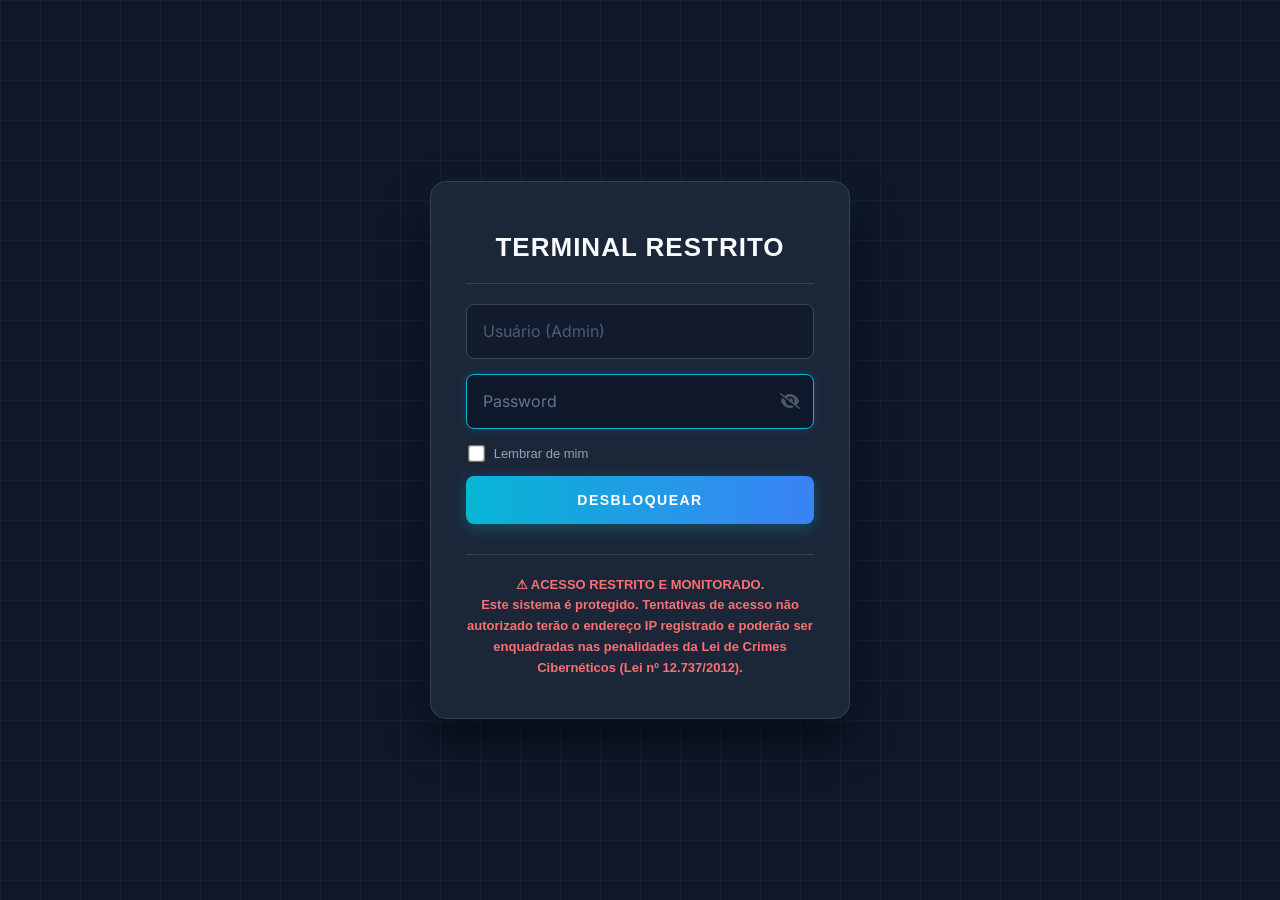
==== dashboard_secreto.html @ 1238f0ad "Add files via upload" ====
<!DOCTYPE html>
<html class="staticrypt-html">
    <head>
        <meta charset="utf-8" />
        <title>Terminal Restrito - Radar de Mercado</title>
        <meta name="viewport" content="width=device-width, initial-scale=1" />

        <!-- do not cache this page -->
        <meta http-equiv="cache-control" content="max-age=0" />
        <meta http-equiv="cache-control" content="no-cache" />
        <meta http-equiv="expires" content="0" />
        <meta http-equiv="expires" content="Tue, 01 Jan 1980 1:00:00 GMT" />
        <meta http-equiv="pragma" content="no-cache" />

        <link href="https://fonts.googleapis.com/css2?family=Inter:wght@300;400;500;600;700&family=JetBrains+Mono:wght@400&display=swap" rel="stylesheet">

        <style>
            /* --- CSS ESTRUTURAL BASE DO STATICRYPT --- */
            .staticrypt-hr {
                margin-top: 20px;
                margin-bottom: 20px;
                border: 0;
                border-top: 1px solid #eee;
            }

            .staticrypt-page {
                width: 360px;
                padding: 8% 0 0;
                margin: auto;
                box-sizing: border-box;
            }

            .staticrypt-form {
                position: relative;
                z-index: 1;
                background: #ffffff;
                max-width: 360px;
                margin: 0 auto 100px;
                padding: 45px;
                text-align: center;
                box-shadow: 0 0 20px 0 rgba(0, 0, 0, 0.2), 0 5px 5px 0 rgba(0, 0, 0, 0.24);
                box-sizing: border-box;
            }

            .staticrypt-form input[type="password"],
            .staticrypt-form input[type="text"] {
                background: transparent !important;
                border: 0;
                box-sizing: border-box;
                font-size: 14px;
                outline: 0;
                padding: 15px 40px 15px 15px;
                width: 100%;
            }

            .staticrypt-password-container {
                position: relative;
                outline: 0;
                background: #f2f2f2;
                width: 100%;
                border: 0;
                margin: 0 0 15px;
                box-sizing: border-box;
            }

            .staticrypt-toggle-password-visibility {
                cursor: pointer;
                height: 20px;
                opacity: 60%;
                padding: 13px;
                position: absolute;
                right: 0;
                top: 50%;
                transform: translateY(-50%);
                width: 20px;
                box-sizing: content-box;
                filter: invert(55%) sepia(12%) saturate(550%) hue-rotate(175deg) brightness(90%) contrast(85%);
            }

            .staticrypt-form .staticrypt-decrypt-button {
                text-transform: uppercase;
                outline: 0;
                background: #4CAF50;
                width: 100%;
                border: 0;
                padding: 15px;
                color: #ffffff;
                font-size: 14px;
                cursor: pointer;
                box-sizing: border-box;
            }

            .staticrypt-form .staticrypt-decrypt-button:hover,
            .staticrypt-form .staticrypt-decrypt-button:active,
            .staticrypt-form .staticrypt-decrypt-button:focus {
                background: #4CAF50;
                filter: brightness(92%);
            }

            .staticrypt-html {
                height: 100%;
            }

            .staticrypt-body {
                height: 100%;
                margin: 0;
            }

            .staticrypt-content {
                height: 100%;
                margin-bottom: 1em;
                background: #76B852;
                font-family: "Arial", sans-serif;
                -webkit-font-smoothing: antialiased;
                -moz-osx-font-smoothing: grayscale;
            }

            .staticrypt-instructions {
                margin-top: -1em;
                margin-bottom: 1em;
            }

            .staticrypt-title {
                font-size: 1.5em;
            }

            label.staticrypt-remember {
                display: flex;
                align-items: center;
                margin-bottom: 1em;
                cursor: pointer;
            }

            .staticrypt-remember input[type="checkbox"] {
                transform: scale(1.3);
                margin-right: 0.8em;
                cursor: pointer;
            }

            .hidden {
                display: none !important;
            }

            .staticrypt-spinner-container {
                height: 100%;
                display: flex;
                align-items: center;
                justify-content: center;
            }

            .staticrypt-spinner {
                display: inline-block;
                width: 2rem;
                height: 2rem;
                vertical-align: text-bottom;
                border: 0.25em solid gray;
                border-right-color: transparent;
                border-radius: 50%;
                -webkit-animation: spinner-border 0.75s linear infinite;
                animation: spinner-border 0.75s linear infinite;
            }

            @keyframes spinner-border {
                100% {
                    transform: rotate(360deg);
                }
            }

            @media screen and (-webkit-min-device-pixel-ratio: 0) {
                .staticrypt-form input[type="password"],
                .staticrypt-form input[type="text"] {
                    font-size: 16px;
                }
            }

            /* --- INÍCIO DO VISUAL FUTURISTA --- */
            @import url('https://fonts.googleapis.com/css2?family=Inter:wght@300;400;500;600;700&family=JetBrains+Mono:wght@400&display=swap');

            body.staticrypt-body {
                background-color: #0f172a !important;
                background-image: 
                    linear-gradient(rgba(30, 41, 59, 0.5) 1px, transparent 1px),
                    linear-gradient(90deg, rgba(30, 41, 59, 0.5) 1px, transparent 1px) !important;
                background-size: 40px 40px !important;
                font-family: 'Inter', sans-serif !important;
            }

            .staticrypt-content { 
                background: transparent !important; 
                display: flex !important;
                align-items: center !important;
                justify-content: center !important;
                height: 100vh !important;
                margin: 0 !important;
            }

            .staticrypt-page {
                width: 100% !important;
                max-width: 420px !important;
                padding: 0 !important;
            }

            .staticrypt-form { 
                background: rgba(30, 41, 59, 0.9) !important; 
                backdrop-filter: blur(10px) !important;
                border: 1px solid #334155 !important; 
                border-radius: 16px !important; 
                box-shadow: 0 20px 40px rgba(0,0,0,0.6), 0 0 20px rgba(6, 182, 212, 0.1) !important; 
                padding: 40px 35px !important;
                margin: 0 !important;
                max-width: 100% !important;
            }

            .staticrypt-title { 
                color: #f8fafc !important; 
                font-weight: 700 !important; 
                font-size: 26px !important;
                letter-spacing: 1px !important;
                margin-bottom: 5px !important;
            }

            .staticrypt-instructions p:empty {
                display: none !important;
            }

            .staticrypt-hr { 
                border-top: 1px solid #334155 !important; 
                margin: 20px 0 !important;
                position: relative;
            }

            /* Inputs (Senha e Usuário) */
            .staticrypt-password-container { 
                background: #0f172a !important; 
                border: 1px solid #475569 !important; 
                border-radius: 8px !important; 
                margin-bottom: 15px !important;
                transition: border-color 0.3s !important;
            }
            /* ESTA REGRA É A CHAVE PARA A CAIXA DE USUÁRIO */
            .staticrypt-password-container:first-of-type { 
                opacity: 0.7 !important; 
            }
            .staticrypt-password-container:focus-within {
                border-color: #06b6d4 !important;
                box-shadow: 0 0 10px rgba(6, 182, 212, 0.2) !important;
                opacity: 1 !important;
            }
            .staticrypt-form input[type="password"], 
            .staticrypt-form input[type="text"] { 
                color: #f8fafc !important; 
                padding: 16px 42px 16px 16px !important;
                font-family: 'JetBrains Mono', monospace !important;
                letter-spacing: 1px !important;
            }
            .staticrypt-form input::placeholder {
                color: #64748b !important;
                font-family: 'Inter', sans-serif !important;
                letter-spacing: 0 !important;
            }
            /* Corrige fundo branco do autopreenchimento do navegador */
            .staticrypt-form input:-webkit-autofill,
            .staticrypt-form input:-webkit-autofill:hover, 
            .staticrypt-form input:-webkit-autofill:focus {
                -webkit-text-fill-color: #f8fafc !important;
                -webkit-box-shadow: 0 0 0px 1000px #0f172a inset !important;
                transition: background-color 5000s ease-in-out 0s;
            }

            /* Checkbox Remember me */
            .staticrypt-remember {
                color: #94a3b8 !important;
                font-size: 13px !important;
                font-weight: 400 !important;
            }

            /* Botão */
            .staticrypt-decrypt-button { 
                background: linear-gradient(90deg, #06b6d4 0%, #3b82f6 100%) !important; 
                color: #ffffff !important; 
                border-radius: 8px !important; 
                font-weight: 700 !important; 
                padding: 16px !important;
                letter-spacing: 1.5px !important;
                text-transform: uppercase !important;
                transition: all 0.3s !important;
                box-shadow: 0 4px 15px rgba(6, 182, 212, 0.3) !important;
            }
            .staticrypt-decrypt-button:hover { 
                background: linear-gradient(90deg, #0891b2 0%, #2563eb 100%) !important; 
                box-shadow: 0 6px 20px rgba(6, 182, 212, 0.5) !important;
                transform: translateY(-1px) !important;
            }

            /* Aviso Legal */
            .staticrypt-form::after {
                content: "⚠ ACESSO RESTRITO E MONITORADO.\A Este sistema é protegido. Tentativas de acesso não autorizado terão o endereço IP registrado e poderão ser enquadradas nas penalidades da Lei de Crimes Cibernéticos (Lei nº 12.737/2012).";
                white-space: pre-wrap;
                display: block;
                margin-top: 30px;
                font-size: 13px;
                color: #f87171;
                font-weight: 600;
                line-height: 1.6;
                border-top: 1px solid #334155;
                padding-top: 20px;
                text-align: center;
            }
            /* --- FIM DO VISUAL FUTURISTA --- */
        </style>
    </head>

    <body class="staticrypt-body">
        <div id="staticrypt_loading" class="staticrypt-spinner-container">
            <div class="staticrypt-spinner"></div>
        </div>

        <div id="staticrypt_content" class="staticrypt-content hidden">
            <div class="staticrypt-page">
                <div class="staticrypt-form">
                    <div class="staticrypt-instructions">
                        <p class="staticrypt-title">TERMINAL RESTRITO</p>
                        <p></p>
                    </div>

                    <hr class="staticrypt-hr" />

                    <form id="staticrypt-form" action="#" method="post">
                        <!-- Caixa de Usuário (Visual) -->
                        <div class="staticrypt-password-container">
                            <input
                                id="staticrypt-username"
                                type="text"
                                name="username"
                                placeholder="Usuário (Admin)"
                                autocomplete="username"
                            />
                        </div>

                        <!-- Caixa de Senha (Motor StatiCrypt) -->
                        <div class="staticrypt-password-container">
                            <input
                                id="staticrypt-password"
                                type="password"
                                name="password"
                                placeholder="Password"
                                autocomplete="current-password"
                                autofocus
                            />

                            <img
                                class="staticrypt-toggle-password-visibility"
                                alt="Show password"
                                title="Show password"
                                src="[data-uri]"
                            />
                        </div>

                        <label id="staticrypt-remember-label" class="staticrypt-remember hidden">
                            <input id="staticrypt-remember" type="checkbox" name="remember" />
                            Lembrar de mim
                        </label>

                        <input type="submit" class="staticrypt-decrypt-button" value="DESBLOQUEAR" />
                    </form>
                </div>
            </div>
        </div>

        <!-- ========================================================================================= -->
        <!-- ATENÇÃO: NÃO ALTERE NADA ABAIXO DESTA LINHA. ESTE É O MOTOR DE CRIPTOGRAFIA DO STATICRYPT. -->
        <!-- ========================================================================================= -->




        <script>
            // these variables will be filled when generating the file - the template format is 'variable_name'
            const staticryptInitiator = ((function(){
  const exports = {};
  const cryptoEngine = ((function(){
  const exports = {};
  const { subtle } = crypto;

const IV_BITS = 16 * 8;
const HEX_BITS = 4;
const ENCRYPTION_ALGO = "AES-CBC";

/**
 * Translates between utf8 encoded hexadecimal strings
 * and Uint8Array bytes.
 */
const HexEncoder = {
    /**
     * hex string -> bytes
     * @param {string} hexString
     * @returns {Uint8Array}
     */
    parse: function (hexString) {
        if (hexString.length % 2 !== 0) throw "Invalid hexString";
        const arrayBuffer = new Uint8Array(hexString.length / 2);

        for (let i = 0; i < hexString.length; i += 2) {
            const byteValue = parseInt(hexString.substring(i, i + 2), 16);
            if (isNaN(byteValue)) {
                throw "Invalid hexString";
            }
            arrayBuffer[i / 2] = byteValue;
        }
        return arrayBuffer;
    },

    /**
     * bytes -> hex string
     * @param {Uint8Array} bytes
     * @returns {string}
     */
    stringify: function (bytes) {
        const hexBytes = [];

        for (let i = 0; i < bytes.length; ++i) {
            let byteString = bytes[i].toString(16);
            if (byteString.length < 2) {
                byteString = "0" + byteString;
            }
            hexBytes.push(byteString);
        }
        return hexBytes.join("");
    },
};

/**
 * Translates between utf8 strings and Uint8Array bytes.
 */
const UTF8Encoder = {
    parse: function (str) {
        return new TextEncoder().encode(str);
    },

    stringify: function (bytes) {
        return new TextDecoder().decode(bytes);
    },
};

/**
 * Salt and encrypt a msg with a password.
 */
async function encrypt(msg, hashedPassword) {
    // Must be 16 bytes, unpredictable, and preferably cryptographically random. However, it need not be secret.
    // https://developer.mozilla.org/en-US/docs/Web/API/SubtleCrypto/encrypt#parameters
    const iv = crypto.getRandomValues(new Uint8Array(IV_BITS / 8));

    const key = await subtle.importKey("raw", HexEncoder.parse(hashedPassword), ENCRYPTION_ALGO, false, ["encrypt"]);

    const encrypted = await subtle.encrypt(
        {
            name: ENCRYPTION_ALGO,
            iv: iv,
        },
        key,
        UTF8Encoder.parse(msg)
    );

    // iv will be 32 hex characters, we prepend it to the ciphertext for use in decryption
    return HexEncoder.stringify(iv) + HexEncoder.stringify(new Uint8Array(encrypted));
}
exports.encrypt = encrypt;

/**
 * Decrypt a salted msg using a password.
 *
 * @param {string} encryptedMsg
 * @param {string} hashedPassword
 * @returns {Promise<string>}
 */
async function decrypt(encryptedMsg, hashedPassword) {
    const ivLength = IV_BITS / HEX_BITS;
    const iv = HexEncoder.parse(encryptedMsg.substring(0, ivLength));
    const encrypted = encryptedMsg.substring(ivLength);

    const key = await subtle.importKey("raw", HexEncoder.parse(hashedPassword), ENCRYPTION_ALGO, false, ["decrypt"]);

    const outBuffer = await subtle.decrypt(
        {
            name: ENCRYPTION_ALGO,
            iv: iv,
        },
        key,
        HexEncoder.parse(encrypted)
    );

    return UTF8Encoder.stringify(new Uint8Array(outBuffer));
}
exports.decrypt = decrypt;

/**
 * Salt and hash the password so it can be stored in localStorage without opening a password reuse vulnerability.
 *
 * @param {string} password
 * @param {string} salt
 * @returns {Promise<string>}
 */
async function hashPassword(password, salt) {
    // we hash the password in multiple steps, each adding more iterations. This is because we used to allow less
    // iterations, so for backward compatibility reasons, we need to support going from that to more iterations.
    let hashedPassword = await hashLegacyRound(password, salt);

    hashedPassword = await hashSecondRound(hashedPassword, salt);

    return hashThirdRound(hashedPassword, salt);
}
exports.hashPassword = hashPassword;

/**
 * This hashes the password with 1k iterations. This is a low number, we need this function to support backwards
 * compatibility.
 *
 * @param {string} password
 * @param {string} salt
 * @returns {Promise<string>}
 */
function hashLegacyRound(password, salt) {
    return pbkdf2(password, salt, 1000, "SHA-1");
}
exports.hashLegacyRound = hashLegacyRound;

/**
 * Add a second round of iterations. This is because we used to use 1k, so for backwards compatibility with
 * remember-me/autodecrypt links, we need to support going from that to more iterations.
 *
 * @param hashedPassword
 * @param salt
 * @returns {Promise<string>}
 */
function hashSecondRound(hashedPassword, salt) {
    return pbkdf2(hashedPassword, salt, 14000, "SHA-256");
}
exports.hashSecondRound = hashSecondRound;

/**
 * Add a third round of iterations to bring total number to 600k. This is because we used to use 1k, then 15k, so for
 * backwards compatibility with remember-me/autodecrypt links, we need to support going from that to more iterations.
 *
 * @param hashedPassword
 * @param salt
 * @returns {Promise<string>}
 */
function hashThirdRound(hashedPassword, salt) {
    return pbkdf2(hashedPassword, salt, 585000, "SHA-256");
}
exports.hashThirdRound = hashThirdRound;

/**
 * Salt and hash the password so it can be stored in localStorage without opening a password reuse vulnerability.
 *
 * @param {string} password
 * @param {string} salt
 * @param {int} iterations
 * @param {string} hashAlgorithm
 * @returns {Promise<string>}
 */
async function pbkdf2(password, salt, iterations, hashAlgorithm) {
    const key = await subtle.importKey("raw", UTF8Encoder.parse(password), "PBKDF2", false, ["deriveBits"]);

    const keyBytes = await subtle.deriveBits(
        {
            name: "PBKDF2",
            hash: hashAlgorithm,
            iterations,
            salt: UTF8Encoder.parse(salt),
        },
        key,
        256
    );

    return HexEncoder.stringify(new Uint8Array(keyBytes));
}

function generateRandomSalt() {
    const bytes = crypto.getRandomValues(new Uint8Array(128 / 8));

    return HexEncoder.stringify(new Uint8Array(bytes));
}
exports.generateRandomSalt = generateRandomSalt;

async function signMessage(hashedPassword, message) {
    const key = await subtle.importKey(
        "raw",
        HexEncoder.parse(hashedPassword),
        {
            name: "HMAC",
            hash: "SHA-256",
        },
        false,
        ["sign"]
    );
    const signature = await subtle.sign("HMAC", key, UTF8Encoder.parse(message));

    return HexEncoder.stringify(new Uint8Array(signature));
}
exports.signMessage = signMessage;

function getRandomAlphanum() {
    const possibleCharacters = "abcdefghijklmnopqrstuvwxyzABCDEFGHIJKLMNOPQRSTUVWXYZ0123456789";

    let byteArray;
    let parsedInt;

    // Keep generating new random bytes until we get a value that falls
    // within a range that can be evenly divided by possibleCharacters.length
    do {
        byteArray = crypto.getRandomValues(new Uint8Array(1));
        // extract the lowest byte to get an int from 0 to 255 (probably unnecessary, since we're only generating 1 byte)
        parsedInt = byteArray[0] & 0xff;
    } while (parsedInt >= 256 - (256 % possibleCharacters.length));

    // Take the modulo of the parsed integer to get a random number between 0 and totalLength - 1
    const randomIndex = parsedInt % possibleCharacters.length;

    return possibleCharacters[randomIndex];
}

/**
 * Generate a random string of a given length.
 *
 * @param {int} length
 * @returns {string}
 */
function generateRandomString(length) {
    let randomString = "";

    for (let i = 0; i < length; i++) {
        randomString += getRandomAlphanum();
    }

    return randomString;
}
exports.generateRandomString = generateRandomString;

  return exports;
})());
const codec = ((function(){
  const exports = {};
  /**
 * Initialize the codec with the provided cryptoEngine - this return functions to encode and decode messages.
 *
 * @param cryptoEngine - the engine to use for encryption / decryption
 */
function init(cryptoEngine) {
    const exports = {};

    /**
     * Top-level function for encoding a message.
     * Includes password hashing, encryption, and signing.
     *
     * @param {string} msg
     * @param {string} password
     * @param {string} salt
     *
     * @returns {string} The encoded text
     */
    async function encode(msg, password, salt) {
        const hashedPassword = await cryptoEngine.hashPassword(password, salt);

        const encrypted = await cryptoEngine.encrypt(msg, hashedPassword);

        // we use the hashed password in the HMAC because this is effectively what will be used a password (so we can store
        // it in localStorage safely, we don't use the clear text password)
        const hmac = await cryptoEngine.signMessage(hashedPassword, encrypted);

        return hmac + encrypted;
    }
    exports.encode = encode;

    /**
     * Encode using a password that has already been hashed. This is useful to encode multiple messages in a row, that way
     * we don't need to hash the password multiple times.
     *
     * @param {string} msg
     * @param {string} hashedPassword
     *
     * @returns {string} The encoded text
     */
    async function encodeWithHashedPassword(msg, hashedPassword) {
        const encrypted = await cryptoEngine.encrypt(msg, hashedPassword);

        // we use the hashed password in the HMAC because this is effectively what will be used a password (so we can store
        // it in localStorage safely, we don't use the clear text password)
        const hmac = await cryptoEngine.signMessage(hashedPassword, encrypted);

        return hmac + encrypted;
    }
    exports.encodeWithHashedPassword = encodeWithHashedPassword;

    /**
     * Top-level function for decoding a message.
     * Includes signature check and decryption.
     *
     * @param {string} signedMsg
     * @param {string} hashedPassword
     * @param {string} salt
     * @param {int} backwardCompatibleAttempt
     * @param {string} originalPassword
     *
     * @returns {Object} {success: true, decoded: string} | {success: false, message: string}
     */
    async function decode(signedMsg, hashedPassword, salt, backwardCompatibleAttempt = 0, originalPassword = "") {
        const encryptedHMAC = signedMsg.substring(0, 64);
        const encryptedMsg = signedMsg.substring(64);
        const decryptedHMAC = await cryptoEngine.signMessage(hashedPassword, encryptedMsg);

        if (decryptedHMAC !== encryptedHMAC) {
            // we have been raising the number of iterations in the hashing algorithm multiple times, so to support the old
            // remember-me/autodecrypt links we need to try bringing the old hashes up to speed.
            originalPassword = originalPassword || hashedPassword;
            if (backwardCompatibleAttempt === 0) {
                const updatedHashedPassword = await cryptoEngine.hashThirdRound(originalPassword, salt);

                return decode(signedMsg, updatedHashedPassword, salt, backwardCompatibleAttempt + 1, originalPassword);
            }
            if (backwardCompatibleAttempt === 1) {
                let updatedHashedPassword = await cryptoEngine.hashSecondRound(originalPassword, salt);
                updatedHashedPassword = await cryptoEngine.hashThirdRound(updatedHashedPassword, salt);

                return decode(signedMsg, updatedHashedPassword, salt, backwardCompatibleAttempt + 1, originalPassword);
            }

            return { success: false, message: "Signature mismatch" };
        }

        return {
            success: true,
            decoded: await cryptoEngine.decrypt(encryptedMsg, hashedPassword),
        };
    }
    exports.decode = decode;

    return exports;
}
exports.init = init;

  return exports;
})());
const decode = codec.init(cryptoEngine).decode;

/**
 * Initialize the staticrypt module, that exposes functions callbable by the password_template.
 *
 * @param {{
 *  staticryptEncryptedMsgUniqueVariableName: string,
 *  isRememberEnabled: boolean,
 *  rememberDurationInDays: number,
 *  staticryptSaltUniqueVariableName: string,
 * }} staticryptConfig - object of data that is stored on the password_template at encryption time.
 *
 * @param {{
 *  rememberExpirationKey: string,
 *  rememberPassphraseKey: string,
 *  replaceHtmlCallback: function,
 *  clearLocalStorageCallback: function,
 * }} templateConfig - object of data that can be configured by a custom password_template.
 */
function init(staticryptConfig, templateConfig) {
    const exports = {};

    /**
     * Decrypt our encrypted page, replace the whole HTML.
     *
     * @param {string} hashedPassword
     * @returns {Promise<boolean>}
     */
    async function decryptAndReplaceHtml(hashedPassword) {
        const { staticryptEncryptedMsgUniqueVariableName, staticryptSaltUniqueVariableName } = staticryptConfig;
        const { replaceHtmlCallback } = templateConfig;

        const result = await decode(
            staticryptEncryptedMsgUniqueVariableName,
            hashedPassword,
            staticryptSaltUniqueVariableName
        );
        if (!result.success) {
            return false;
        }
        const plainHTML = result.decoded;

        // if the user configured a callback call it, otherwise just replace the whole HTML
        if (typeof replaceHtmlCallback === "function") {
            replaceHtmlCallback(plainHTML);
        } else {
            document.write(plainHTML);
            document.close();
        }

        return true;
    }

    /**
     * Attempt to decrypt the page and replace the whole HTML.
     *
     * @param {string} password
     * @param {boolean} isRememberChecked
     *
     * @returns {Promise<{isSuccessful: boolean, hashedPassword?: string}>} - we return an object, so that if we want to
     *   expose more information in the future we can do it without breaking the password_template
     */
    async function handleDecryptionOfPage(password, isRememberChecked) {
        const { staticryptSaltUniqueVariableName } = staticryptConfig;

        // decrypt and replace the whole page
        const hashedPassword = await cryptoEngine.hashPassword(password, staticryptSaltUniqueVariableName);
        return handleDecryptionOfPageFromHash(hashedPassword, isRememberChecked);
    }
    exports.handleDecryptionOfPage = handleDecryptionOfPage;

    async function handleDecryptionOfPageFromHash(hashedPassword, isRememberChecked) {
        const { isRememberEnabled, rememberDurationInDays } = staticryptConfig;
        const { rememberExpirationKey, rememberPassphraseKey } = templateConfig;

        const isDecryptionSuccessful = await decryptAndReplaceHtml(hashedPassword);

        if (!isDecryptionSuccessful) {
            return {
                isSuccessful: false,
                hashedPassword,
            };
        }

        // remember the hashedPassword and set its expiration if necessary
        if (isRememberEnabled && isRememberChecked) {
            window.localStorage.setItem(rememberPassphraseKey, hashedPassword);

            // set the expiration if the duration isn't 0 (meaning no expiration)
            if (rememberDurationInDays > 0) {
                window.localStorage.setItem(
                    rememberExpirationKey,
                    (new Date().getTime() + rememberDurationInDays * 24 * 60 * 60 * 1000).toString()
                );
            }
        }

        return {
            isSuccessful: true,
            hashedPassword,
        };
    }
    exports.handleDecryptionOfPageFromHash = handleDecryptionOfPageFromHash;

    /**
     * Clear localstorage from staticrypt related values
     */
    function clearLocalStorage() {
        const { clearLocalStorageCallback, rememberExpirationKey, rememberPassphraseKey } = templateConfig;

        if (typeof clearLocalStorageCallback === "function") {
            clearLocalStorageCallback();
        } else {
            localStorage.removeItem(rememberPassphraseKey);
            localStorage.removeItem(rememberExpirationKey);
        }
    }

    async function handleDecryptOnLoad() {
        let isSuccessful = await decryptOnLoadFromUrl();

        if (!isSuccessful) {
            isSuccessful = await decryptOnLoadFromRememberMe();
        }

        return { isSuccessful };
    }
    exports.handleDecryptOnLoad = handleDecryptOnLoad;

    /**
     * Clear storage if we are logging out
     *
     * @returns {boolean} - whether we logged out
     */
    function logoutIfNeeded() {
        const logoutKey = "staticrypt_logout";

        // handle logout through query param
        const queryParams = new URLSearchParams(window.location.search);
        if (queryParams.has(logoutKey)) {
            clearLocalStorage();
            return true;
        }

        // handle logout through URL fragment
        const hash = window.location.hash.substring(1);
        if (hash.includes(logoutKey)) {
            clearLocalStorage();
            return true;
        }

        return false;
    }

    /**
     * To be called on load: check if we want to try to decrypt and replace the HTML with the decrypted content, and
     * try to do it if needed.
     *
     * @returns {Promise<boolean>} true if we derypted and replaced the whole page, false otherwise
     */
    async function decryptOnLoadFromRememberMe() {
        const { rememberDurationInDays } = staticryptConfig;
        const { rememberExpirationKey, rememberPassphraseKey } = templateConfig;

        // if we are login out, terminate
        if (logoutIfNeeded()) {
            return false;
        }

        // if there is expiration configured, check if we're not beyond the expiration
        if (rememberDurationInDays && rememberDurationInDays > 0) {
            const expiration = localStorage.getItem(rememberExpirationKey),
                isExpired = expiration && new Date().getTime() > parseInt(expiration);

            if (isExpired) {
                clearLocalStorage();
                return false;
            }
        }

        const hashedPassword = localStorage.getItem(rememberPassphraseKey);

        if (hashedPassword) {
            // try to decrypt
            const isDecryptionSuccessful = await decryptAndReplaceHtml(hashedPassword);

            // if the decryption is unsuccessful the password might be wrong - silently clear the saved data and let
            // the user fill the password form again
            if (!isDecryptionSuccessful) {
                clearLocalStorage();
                return false;
            }

            return true;
        }

        return false;
    }

    async function decryptOnLoadFromUrl() {
        const passwordKey = "staticrypt_pwd";
        const rememberMeKey = "remember_me";

        // try to get the password from the query param (for backward compatibility - we now want to avoid this method,
        // since it sends the hashed password to the server which isn't needed)
        const queryParams = new URLSearchParams(window.location.search);
        const hashedPasswordQuery = queryParams.get(passwordKey);
        const rememberMeQuery = queryParams.get(rememberMeKey);

        const urlFragment = window.location.hash.substring(1);
        // get the password from the url fragment
        const hashedPasswordRegexMatch = urlFragment.match(new RegExp(passwordKey + "=([^&]*)"));
        const hashedPasswordFragment = hashedPasswordRegexMatch ? hashedPasswordRegexMatch[1] : null;
        const rememberMeFragment = urlFragment.includes(rememberMeKey);

        const hashedPassword = hashedPasswordFragment || hashedPasswordQuery;
        const rememberMe = rememberMeFragment || rememberMeQuery;

        if (hashedPassword) {
            return handleDecryptionOfPageFromHash(hashedPassword, rememberMe);
        }

        return false;
    }

    return exports;
}
exports.init = init;

  return exports;
})());
            const templateError = "Bad password!",
                templateToggleAltShow = "Show password",
                templateToggleAltHide = "Hide password",
                isRememberEnabled = true,
                staticryptConfig = {"staticryptEncryptedMsgUniqueVariableName":"[base64]","isRememberEnabled":true,"rememberDurationInDays":0,"staticryptSaltUniqueVariableName":"6e469c83c8b415c11023445dccbd3f21"};

            // you can edit these values to customize some of the behavior of StatiCrypt
            const templateConfig = {
                rememberExpirationKey: "staticrypt_expiration",
                rememberPassphraseKey: "staticrypt_passphrase",
                replaceHtmlCallback: null,
                clearLocalStorageCallback: null,
            };

            // init the staticrypt engine
            const staticrypt = staticryptInitiator.init(staticryptConfig, templateConfig);

            // try to automatically decrypt on load if there is a saved password
            window.onload = async function () {
                const { isSuccessful } = await staticrypt.handleDecryptOnLoad();

                // if we didn't decrypt anything on load, show the password prompt. Otherwise the content has already been
                // replaced, no need to do anything
                if (!isSuccessful) {
                    // hide loading screen
                    document.getElementById("staticrypt_loading").classList.add("hidden");
                    document.getElementById("staticrypt_content").classList.remove("hidden");
                    document.getElementById("staticrypt-password").focus();

                    // show the remember me checkbox
                    if (isRememberEnabled) {
                        document.getElementById("staticrypt-remember-label").classList.remove("hidden");
                    }
                }
            };

            // toggle password visibility
            const toggleIcon = document.querySelector(".staticrypt-toggle-password-visibility");
            // these two icons are coming from FontAwesome
            const imgSrcEyeClosed =
                "[data-uri]";
            const imgSrcEyeOpened =
                "[data-uri]";
            toggleIcon.addEventListener("click", function () {
                const passwordInput = document.getElementById("staticrypt-password");
                if (passwordInput.type === "password") {
                    passwordInput.type = "text";
                    toggleIcon.src = imgSrcEyeOpened;
                    toggleIcon.alt = templateToggleAltHide;
                    toggleIcon.title = templateToggleAltHide;
                } else {
                    passwordInput.type = "password";
                    toggleIcon.src = imgSrcEyeClosed;
                    toggleIcon.alt = templateToggleAltShow;
                    toggleIcon.title = templateToggleAltShow;
                }
            });

            // handle password form submission
            document.getElementById("staticrypt-form").addEventListener("submit", async function (e) {
                e.preventDefault();

                const password = document.getElementById("staticrypt-password").value,
                    isRememberChecked = document.getElementById("staticrypt-remember").checked;

                const { isSuccessful } = await staticrypt.handleDecryptionOfPage(password, isRememberChecked);

                if (!isSuccessful) {
                    alert(templateError);
                }
            });
        </script>
    </body>
</html>
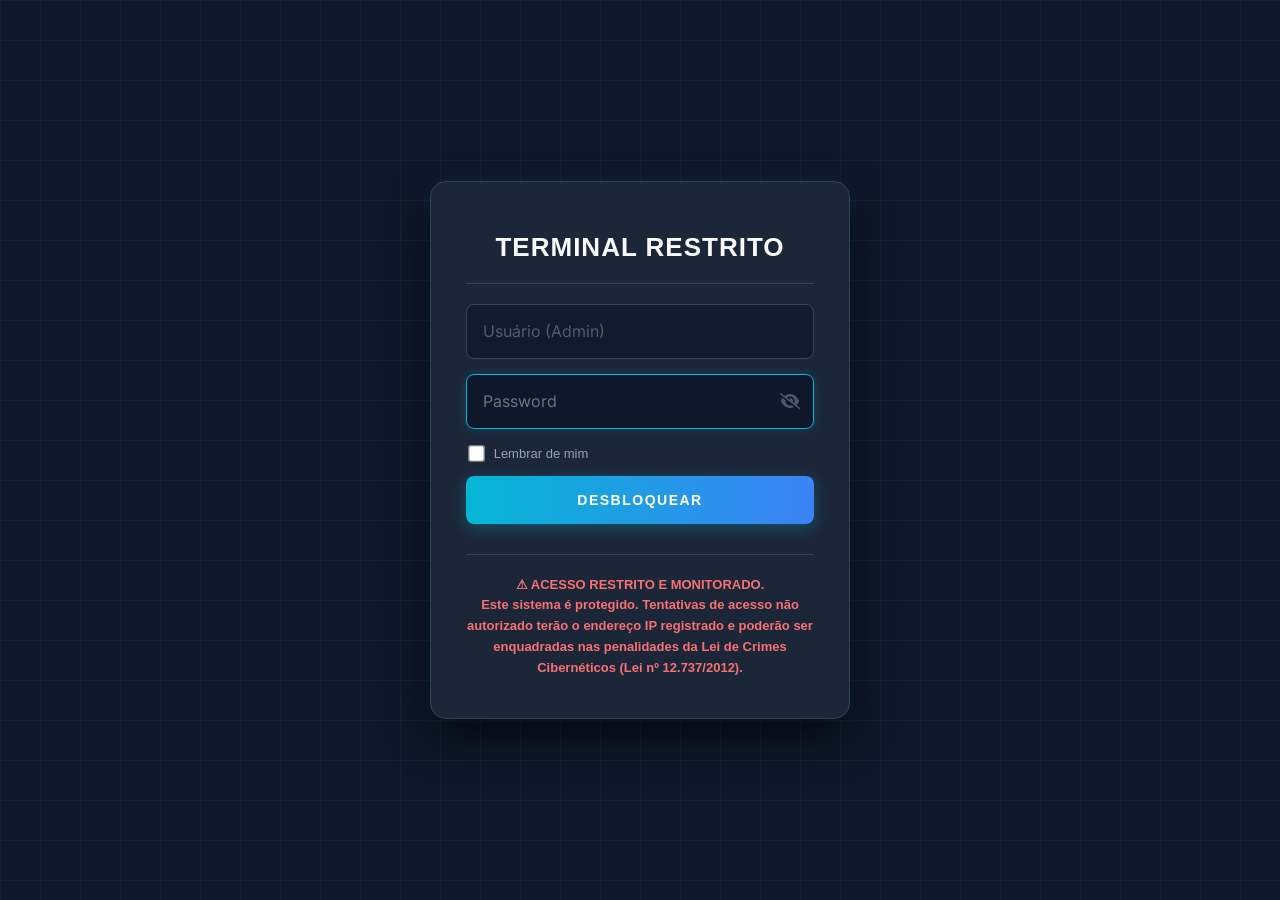
==== commit 3b05dd53: "Add files via upload" ====
--- a/dashboard_secreto.html
+++ b/dashboard_secreto.html
@@ -976,7 +976,7 @@
                 templateToggleAltShow = "Show password",
                 templateToggleAltHide = "Hide password",
                 isRememberEnabled = true,
-                staticryptConfig = {"staticryptEncryptedMsgUniqueVariableName":"[base64]","isRememberEnabled":true,"rememberDurationInDays":0,"staticryptSaltUniqueVariableName":"6e469c83c8b415c11023445dccbd3f21"};
+                staticryptConfig = {"staticryptEncryptedMsgUniqueVariableName":"[base64]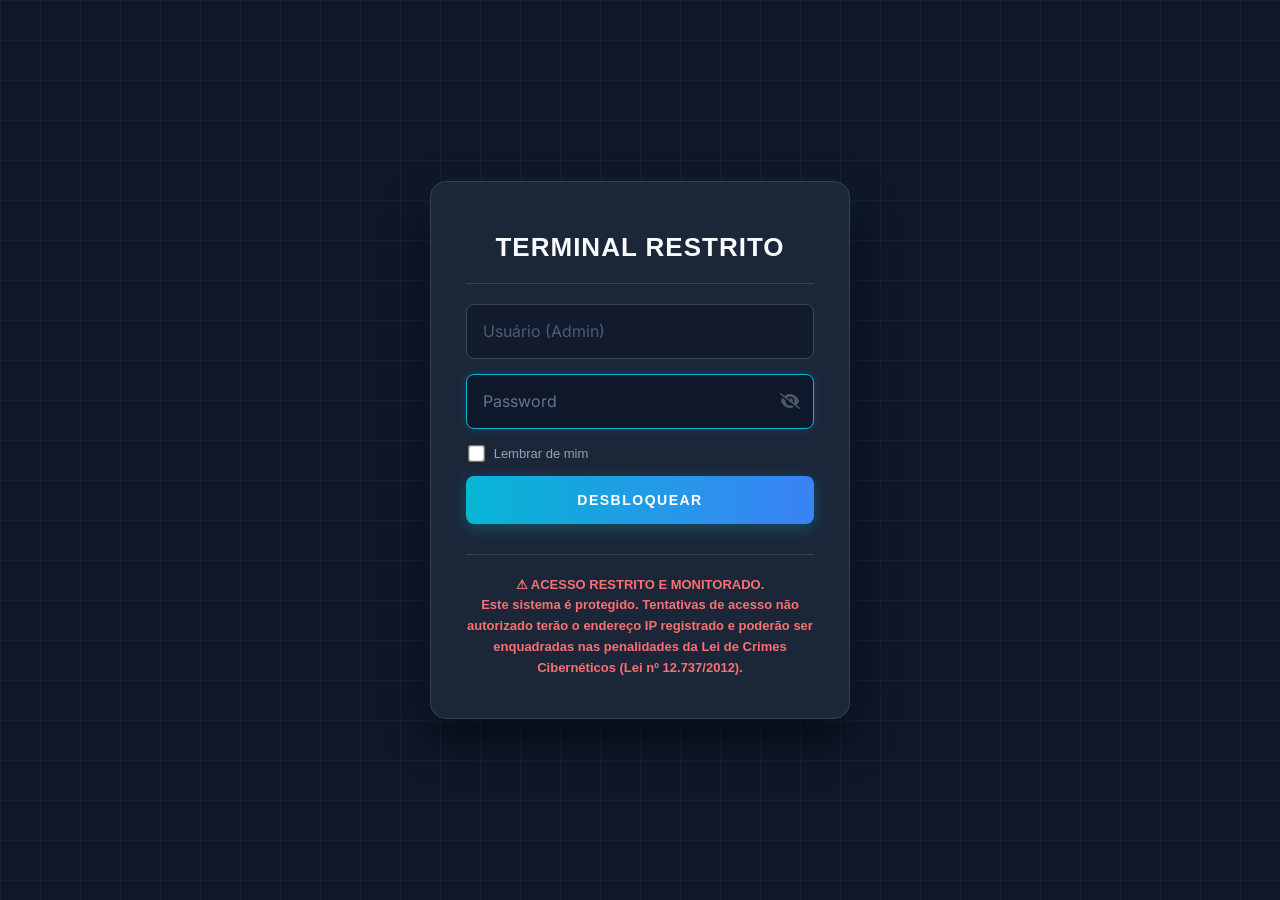
==== commit 02c478c5: "Add files via upload" ====
--- a/dashboard_secreto.html
+++ b/dashboard_secreto.html
@@ -370,8 +370,6 @@
         <!-- ========================================================================================= -->
         <!-- ATENÇÃO: NÃO ALTERE NADA ABAIXO DESTA LINHA. ESTE É O MOTOR DE CRIPTOGRAFIA DO STATICRYPT. -->
         <!-- ========================================================================================= -->
-
-
 
 
         <script>
@@ -976,7 +974,7 @@
                 templateToggleAltShow = "Show password",
                 templateToggleAltHide = "Hide password",
                 isRememberEnabled = true,
-                staticryptConfig = {"staticryptEncryptedMsgUniqueVariableName":"[base64]","isRememberEnabled":true,"rememberDurationInDays":0,"staticryptSaltUniqueVariableName":"6e469c83c8b415c11023445dccbd3f21"};
+                staticryptConfig = {"staticryptEncryptedMsgUniqueVariableName":"[base64]